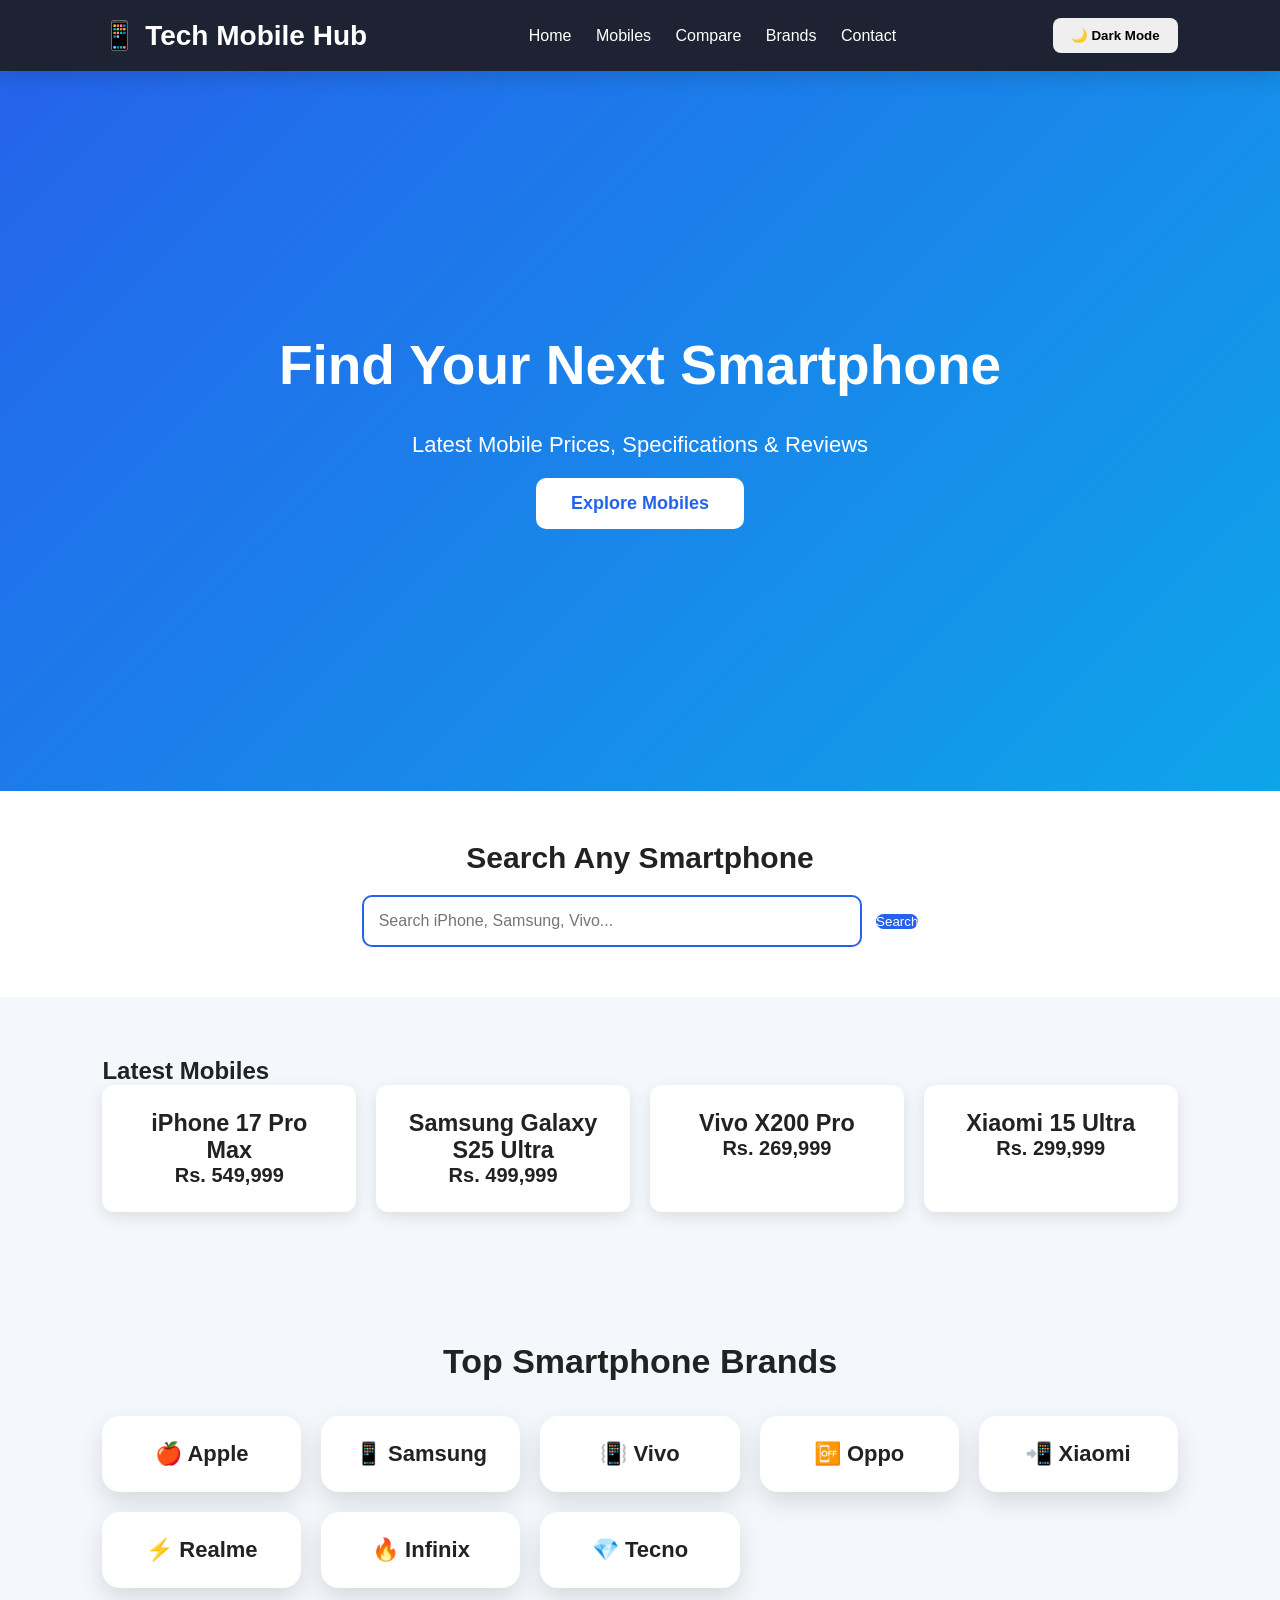
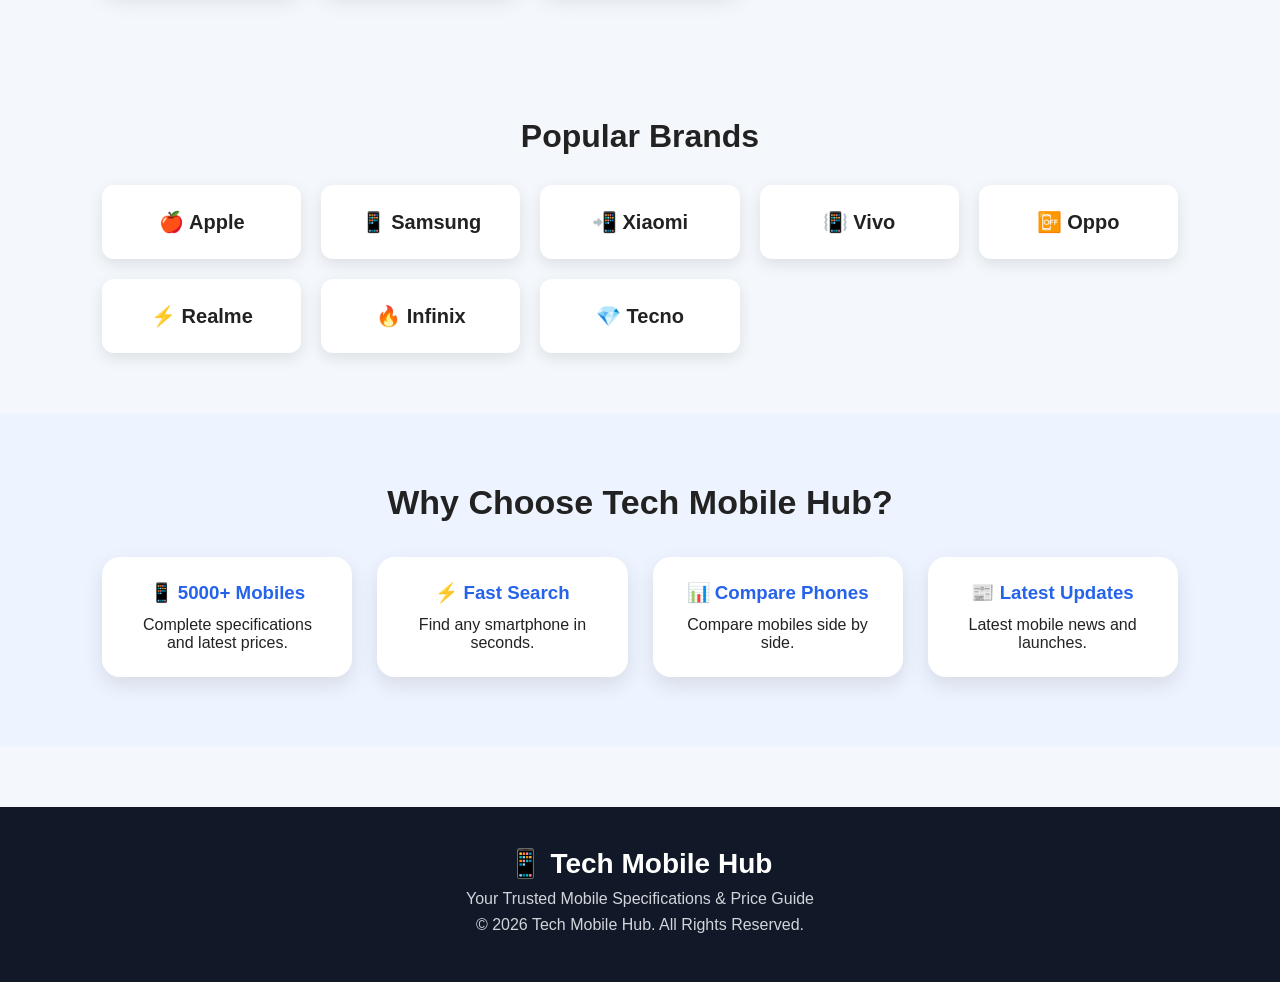
==== index.html @ 52a25d8d "Initial upload" ====
<!DOCTYPE html>
<html lang="en">

<head>

<meta charset="UTF-8">
<meta name="viewport" content="width=device-width, initial-scale=1.0">

<title>Tech Mobile Hub</title>

<link rel="stylesheet" href="style.css">

</head>


<body>


<header class="header">

<div class="logo">
📱 Tech Mobile Hub
</div>


<nav>

<a href="index.html">Home</a>

<a href="mobiles.html">Mobiles</a>

<a href="compare.html">Compare</a>

<a href="#">Brands</a>

<a href="#">Contact</a>

</nav>
<button id="theme-btn" onclick="toggleTheme()">
🌙 Dark Mode
</button>

</header>



<section class="hero">

<h1>
Find Your Next Smartphone
</h1>


<p>
Latest Mobile Prices, Specifications & Reviews
</p>


<button onclick="window.location.href='mobiles.html'">

Explore Mobiles

</button>


</section>



<section class="search-section">

<h2>
Search Any Smartphone
</h2>


<input
id="searchInput"
type="text"
placeholder="Search iPhone, Samsung, Vivo..."
onkeyup="liveSearch()"
>

<button onclick="searchMobile()">
Search
</button>


</section>



<section class="latest">

<h2>
Latest Mobiles
</h2>


<div class="brand-box">


<div>

<h3>
iPhone 17 Pro Max
</h3>

<p>
Rs. 549,999
</p>

</div>



<div>

<h3>
Samsung Galaxy S25 Ultra
</h3>

<p>
Rs. 499,999
</p>

</div>



<div>

<h3>
Vivo X200 Pro
</h3>

<p>
Rs. 269,999
</p>

</div>



<div>

<h3>
Xiaomi 15 Ultra
</h3>

<p>
Rs. 299,999
</p>

</div>


</div>


</section>



<section class="top-brands">


<h2>
Top Smartphone Brands
</h2>



<div class="top-brand-grid">


<div class="top-brand" onclick="location.href='mobiles.html?brand=Apple'">
🍎 Apple
</div>


<div class="top-brand" onclick="location.href='mobiles.html?brand=Samsung'">
📱 Samsung
</div>


<div class="top-brand">
📳 Vivo
</div>


<div class="top-brand">
📴 Oppo
</div>


<div class="top-brand">
📲 Xiaomi
</div>


<div class="top-brand">
⚡ Realme
</div>


<div class="top-brand">
🔥 Infinix
</div>


<div class="top-brand">
💎 Tecno
</div>


</div>


</section>
<section class="brands">

<h2>
Popular Brands
</h2>


<div class="brand-box">

<div>🍎 Apple</div>

<div>📱 Samsung</div>

<div>📲 Xiaomi</div>

<div>📳 Vivo</div>

<div>📴 Oppo</div>

<div>⚡ Realme</div>

<div>🔥 Infinix</div>

<div>💎 Tecno</div>


</div>

</section>



<section class="features">


<h2>
Why Choose Tech Mobile Hub?
</h2>


<div class="feature-box">



<div>

<h3>
📱 5000+ Mobiles
</h3>

<p>
Complete specifications and latest prices.
</p>

</div>



<div>

<h3>
⚡ Fast Search
</h3>

<p>
Find any smartphone in seconds.
</p>

</div>



<div>

<h3>
📊 Compare Phones
</h3>

<p>
Compare mobiles side by side.
</p>

</div>



<div>

<h3>
📰 Latest Updates
</h3>

<p>
Latest mobile news and launches.
</p>

</div>



</div>


</section>



<footer class="footer">


<h2>
📱 Tech Mobile Hub
</h2>


<p>
Your Trusted Mobile Specifications & Price Guide
</p>


<p>
© 2026 Tech Mobile Hub. All Rights Reserved.
</p>


</footer>



<script src="mobiles.js"></script>

<script src="script.js"></script>


</body>

</html>
---- style.css ----
*{
margin:0;
padding:0;
box-sizing:border-box;
font-family:Arial,sans-serif;
}

body{
background:#f4f7fb;
color:#222;
}

.header{
position:sticky;
top:0;
z-index:1000;
background:rgba(17,24,39,.95);
backdrop-filter:blur(10px);
color:white;
padding:18px 8%;
display:flex;
justify-content:space-between;
align-items:center;
flex-wrap:wrap;
box-shadow:0 5px 20px rgba(0,0,0,.15);
}

.logo{
font-size:28px;
font-weight:bold;
}

nav a{
color:#fff;
text-decoration:none;
margin-left:20px;
font-size:16px;
transition:.3s;
}

nav a:hover{
color:#38bdf8;
}

.hero{
text-align:center;
padding:80px 20px;
background:linear-gradient(135deg,#2563eb,#0ea5e9);
color:white;
}

.hero h1{
font-size:45px;
margin-bottom:15px;
}

.hero p{
font-size:20px;
margin-bottom:25px;
}

.hero button{
padding:15px 35px;
font-size:18px;
border:none;
border-radius:10px;
background:#fff;
color:#2563eb;
cursor:pointer;
font-weight:bold;
}

.hero button:hover{
background:#e5e7eb;
}

.brands{
padding:60px 8%;
}

.brands h2{
text-align:center;
margin-bottom:30px;
font-size:32px;
}

.brand-box{
display:grid;
grid-template-columns:repeat(auto-fit,minmax(180px,1fr));
gap:20px;
}

.brand-box div{
background:#fff;
padding:25px;
text-align:center;
border-radius:12px;
box-shadow:0 5px 15px rgba(0,0,0,.1);
font-size:20px;
font-weight:bold;
transition:.3s;
cursor:pointer;
}

.brand-box div:hover{
transform:translateY(-8px);
}
.search-section{
padding:50px 20px;
text-align:center;
background:#ffffff;
}

.search-section h2{
margin-bottom:20px;
font-size:30px;
}

.search-section input{
width:60%;
max-width:500px;
padding:15px;
border:2px solid #2563eb;
border-radius:10px;
font-size:16px;
}

.search-section button{8
padding:15px 25px;
margin-left:10px;
background:#2563eb;
color:white;
border:none;
border-radius:10px;
cursor:pointer;
}

.latest{
padding:60px 8%;
}
.mobile-card{
background:#fff;
padding:20px;
border-radius:12px;
box-shadow:0 5px 15px rgba(0,0,0,.1);
}

.mobile-card h3{
color:#2563eb;
margin-bottom:10px;
}

.mobile-card p{
margin:8px 0;
}

.mobile-card button{
margin-top:15px;
width:100%;
padding:12px;
background:#2563eb;
color:white;
border:none;
border-radius:8px;
cursor:pointer;
}

.mobile-card button:hover{
background:#1d4ed8;
}
/* Premium Card Design */

.mobile-card{
background:#ffffff;
border-radius:20px;
padding:20px;
box-shadow:0 15px 35px rgba(0,0,0,.12);
transition:.4s;
overflow:hidden;
}

.mobile-card:hover{
transform:translateY(-12px) scale(1.03);
box-shadow:0 20px 45px rgba(37,99,235,.25);
}

.mobile-card img{
width:100%;
height:220px;
object-fit:contain;
margin-bottom:15px;
}

.mobile-card h3{
font-size:24px;
color:#111827;
margin-bottom:10px;
}

.mobile-card p{
font-size:15px;
color:#555;
margin:8px 0;
}

.mobile-card button{
width:100%;
padding:14px;
margin-top:15px;
background:linear-gradient(135deg,#2563eb,#0ea5e9);
color:white;
border:none;
border-radius:12px;
font-size:16px;
font-weight:bold;
cursor:pointer;
transition:.3s;
}

.mobile-card button:hover{
transform:scale(1.05);
}
.footer{
background:#111827;
color:white;
text-align:center;
padding:40px 20px;
margin-top:60px;
}

.footer h2{
margin-bottom:10px;
font-size:28px;
}

.footer p{
margin:8px 0;
color:#d1d5db;
}
.features{
padding:70px 8%;
background:#eef4ff;
text-align:center;
}

.features h2{
font-size:34px;
margin-bottom:35px;
}

.feature-box{
display:grid;
grid-template-columns:repeat(auto-fit,minmax(220px,1fr));
gap:25px;
}

.feature-box div{
background:#fff;
padding:25px;
border-radius:18px;
box-shadow:0 8px 20px rgba(0,0,0,.1);
transition:.3s;
}

.feature-box div:hover{
transform:translateY(-8px);
}

.feature-box h3{
margin-bottom:12px;
color:#2563eb;
}
.hero{
min-height:80vh;
display:flex;
flex-direction:column;
justify-content:center;
align-items:center;
text-align:center;
background:linear-gradient(135deg,#2563eb,#0ea5e9);
color:white;
}

.hero h1{
font-size:55px;
font-weight:700;
}

.hero p{
font-size:22px;
margin:20px 0;
max-width:700px;
}

.hero button{
transition:.3s;
}

.hero button:hover{
transform:scale(1.08);
}
.top-brands{
padding:70px 8%;
text-align:center;
}

.top-brands h2{
font-size:34px;
margin-bottom:35px;
}

.top-brand-grid{
display:grid;
grid-template-columns:repeat(auto-fit,minmax(180px,1fr));
gap:20px;
}

.top-brand{
background:white;
padding:25px;
border-radius:18px;
font-size:22px;
font-weight:bold;
box-shadow:0 10px 25px rgba(0,0,0,.12);
transition:.3s;
cursor:pointer;
}

.top-brand:hover{
background:#2563eb;
color:white;
transform:translateY(-8px);
}
/* ===== Details Page ===== */

.details-page{
padding:50px 8%;
background:#f5f7fb;
}

.details-container{
display:flex;
flex-wrap:wrap;
gap:40px;
background:#fff;
padding:30px;
border-radius:15px;
box-shadow:0 5px 20px rgba(0,0,0,.1);
}

.mobile-image{
flex:1;
min-width:280px;
text-align:center;
}

.mobile-image img{
max-width:280px;
width:100%;
}

.mobile-info{
flex:2;
min-width:300px;
}

.mobile-info h1{
font-size:36px;
margin-bottom:10px;
}

.mobile-info h2{
color:#2563eb;
margin-bottom:20px;
}

.buttons{
display:flex;
gap:15px;
margin-bottom:30px;
}

.buy-btn,
.wish-btn{
padding:12px 25px;
border:none;
border-radius:8px;
cursor:pointer;
font-size:16px;
font-weight:bold;
}

.buy-btn{
background:#2563eb;
color:#fff;
}

.wish-btn{
background:#111827;
color:#fff;
}

.specifications{
margin-top:40px;
background:#fff;
padding:25px;
border-radius:15px;
box-shadow:0 5px 20px rgba(0,0,0,.08);
}

.specifications h2{
margin-bottom:20px;
color:#2563eb;
}

.spec-table{
width:100%;
border-collapse:collapse;
}

.spec-table td{
padding:12px;
border:1px solid #ddd;
}

.spec-table tr:nth-child(even){
background:#f8f8f8;
}
.mobile-page{
display:grid;
grid-template-columns:250px 1fr;
gap:25px;
padding:20px;
}

.filter-box{
background:#fff;
padding:20px;
border-radius:12px;
box-shadow:0 5px 15px rgba(0,0,0,.1);
height:fit-content;
}

.filter-box h3{
margin-bottom:15px;
}

.filter-box button{
width:100%;
padding:12px;
margin-bottom:10px;
border:none;
border-radius:8px;
background:#2563eb;
color:white;
cursor:pointer;
font-size:16px;
}

.filter-box button:hover{
background:#1d4ed8;
}
.mobile-img{
width:180px;
height:180px;
object-fit:contain;
display:block;
margin:0 auto 15px;
}

.price-tag{
display:inline-block;
background:#16a34a;
color:#fff;
padding:6px 12px;
border-radius:20px;
font-weight:bold;
margin:10px 0;
}

.card-buttons{
display:flex;
gap:10px;
margin-top:15px;
}

.card-buttons button{
flex:1;
padding:10px;
border:none;
border-radius:8px;
background:#2563eb;
color:#fff;
cursor:pointer;
font-weight:bold;
}

.card-buttons button:hover{
background:#1d4ed8;
}
.mobile-card{
background:white;
padding:20px;
border-radius:18px;
box-shadow:0 8px 25px rgba(0,0,0,.12);
position:relative;
transition:.3s;
}

.mobile-card:hover{
transform:translateY(-8px);
}

.mobile-img{
width:180px;
height:180px;
object-fit:contain;
display:block;
margin:auto;
}

.badge{
position:absolute;
top:15px;
right:15px;
background:#ef4444;
color:white;
padding:5px 12px;
border-radius:20px;
font-size:12px;
font-weight:bold;
}

.rating{
color:#f59e0b;
font-weight:bold;
margin:8px 0;
}

.price-tag{
background:#16a34a;
color:white;
display:inline-block;
padding:8px 15px;
border-radius:20px;
font-weight:bold;
margin:10px 0;
}

.card-buttons{
display:flex;
gap:10px;
margin-top:15px;
}

.card-buttons button{
flex:1;
padding:12px;
border:none;
border-radius:10px;
background:#2563eb;
color:white;
cursor:pointer;
font-weight:bold;
}

.card-buttons button:hover{
background:#1d4ed8;
}
.compare-section{
padding:40px;
text-align:center;
}

.compare-box{
display:flex;
justify-content:center;
gap:30px;
margin:30px 0;
flex-wrap:wrap;
}

.select-box{
background:white;
padding:25px;
border-radius:15px;
box-shadow:0 8px 20px rgba(0,0,0,0.12);
}

.select-box select{
width:220px;
padding:12px;
border-radius:8px;
margin-top:10px;
}

.compare-btn{
padding:12px 30px;
border:none;
border-radius:10px;
background:#2563eb;
color:white;
font-size:16px;
font-weight:bold;
cursor:pointer;
}

.compare-result{
display:flex;
justify-content:center;
gap:25px;
margin-top:30px;
flex-wrap:wrap;
}

.compare-card{
background:white;
padding:20px;
width:280px;
border-radius:15px;
box-shadow:0 8px 20px rgba(0,0,0,0.12);
text-align:left;
}
/* ===========================
   DARK MODE
=========================== */

.dark{
background:#121212;
color:white;
}

.dark .header{
background:#1e1e1e;
}

.dark .footer{
background:#1e1e1e;
}

.dark .mobile-card,
.dark .brand-box div,
.dark .top-brand,
.dark .feature-box div,
.dark .compare-box,
.dark .search-section,
.dark .brands,
.dark .latest{
background:#222;
color:white;
border:1px solid #444;
}

.dark input,
.dark select{
background:#333;
color:white;
border:1px solid #555;
}

.dark button{
background:#007bff;
color:white;
}

#theme-btn{
margin-left:15px;
padding:10px 18px;
border:none;
border-radius:8px;
cursor:pointer;
font-weight:bold;
}
.my-phone{
background:#ff9800;
color:#fff;
padding:4px 8px;
border-radius:20px;
font-size:12px;
margin-left:8px;
font-weight:bold;
display:inline-block;
}
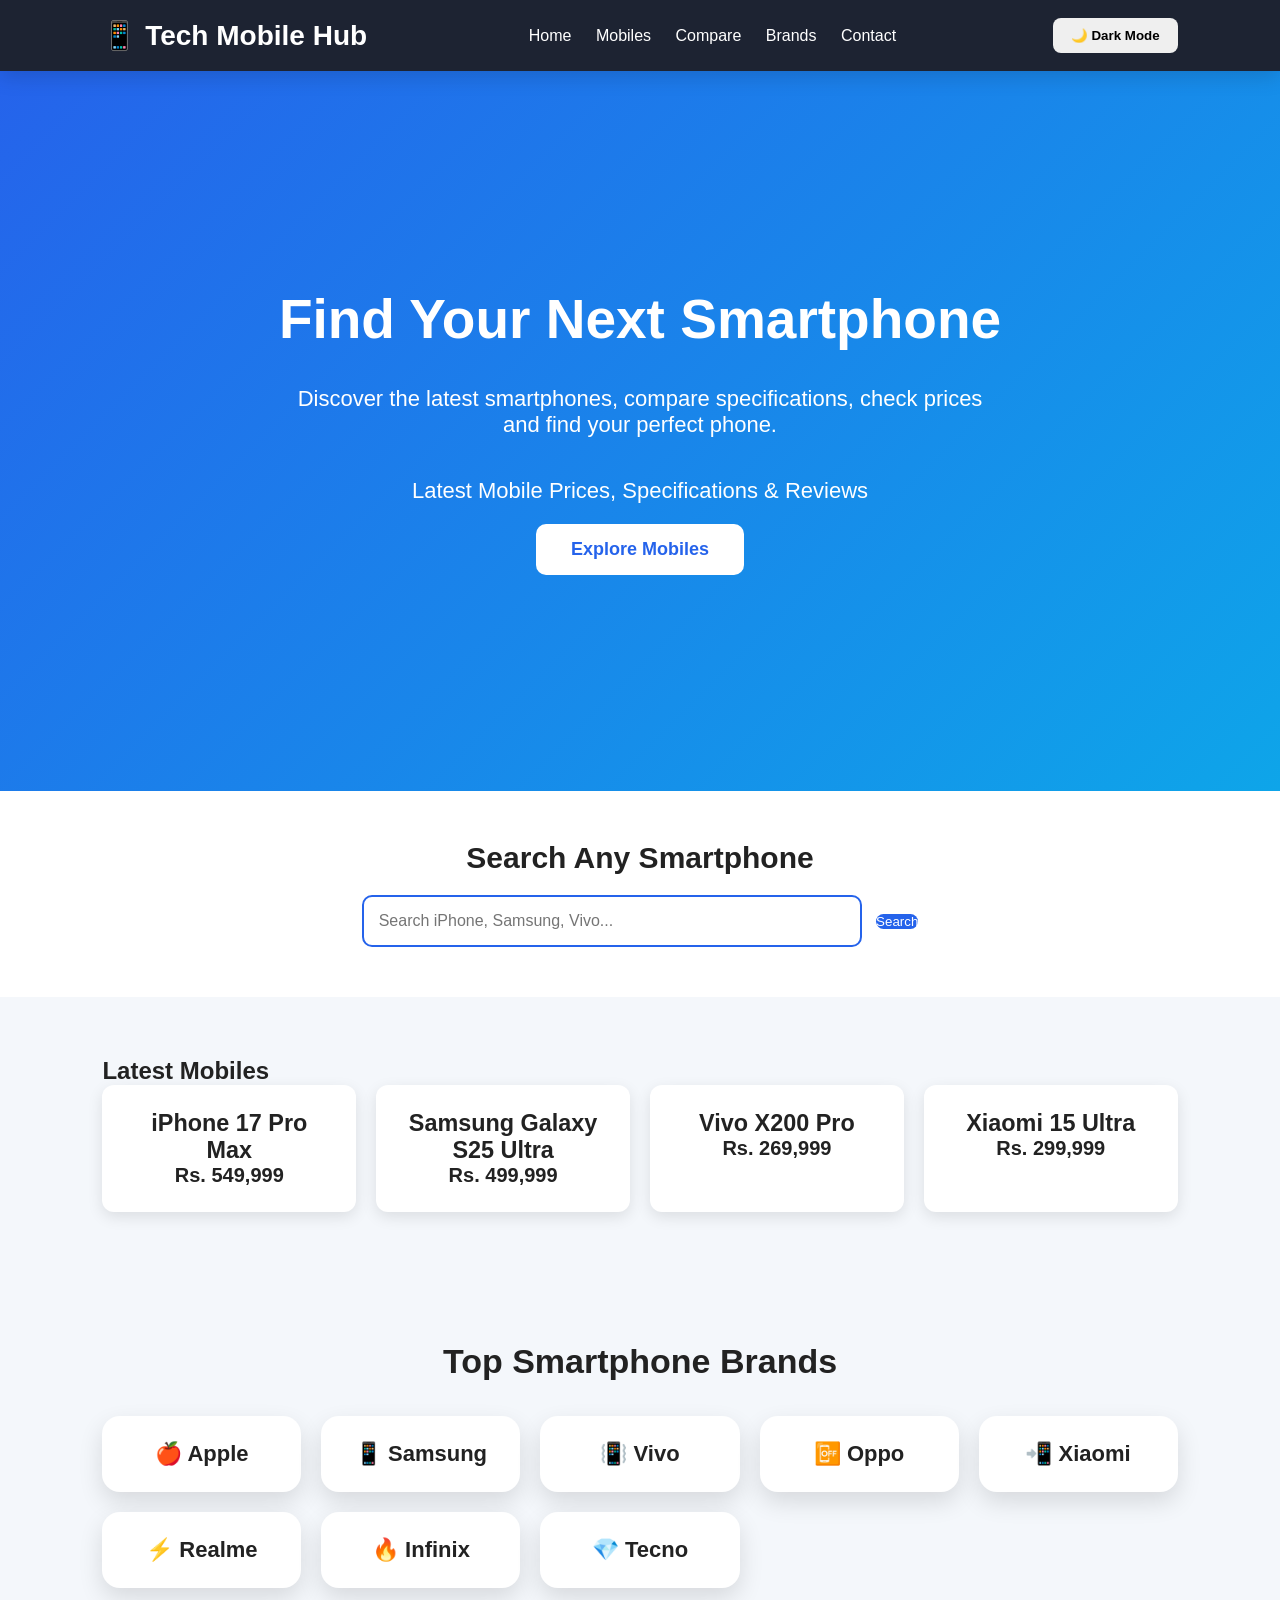
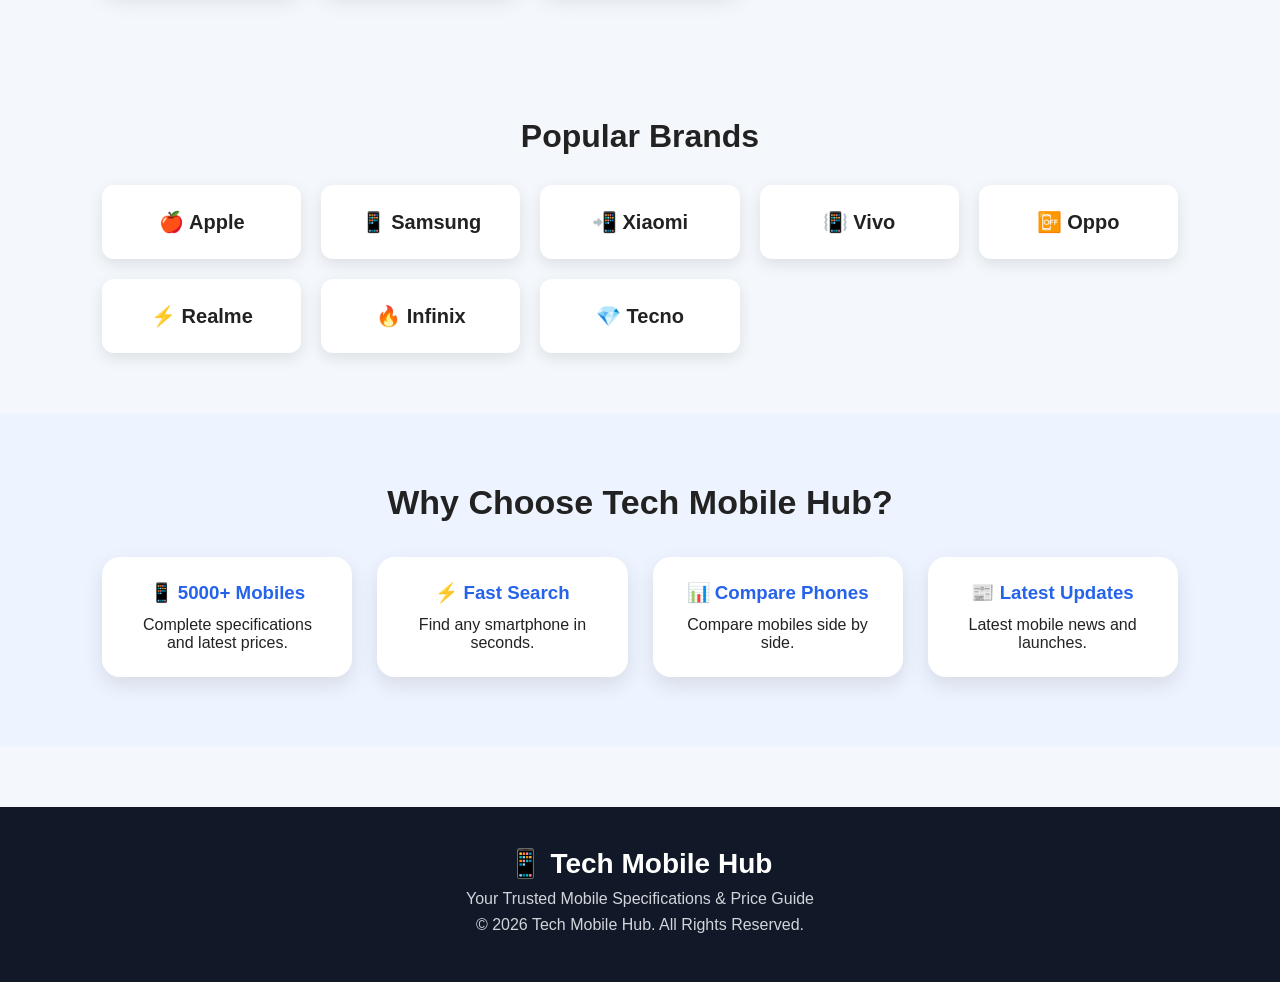
==== commit 3a64b519: "Update index.html" ====
--- a/index.html
+++ b/index.html
@@ -49,6 +49,9 @@
 <h1>
 Find Your Next Smartphone
 </h1>
+  <p class="hero-text">
+Discover the latest smartphones, compare specifications, check prices and find your perfect phone.
+  </p>
 
 
 <p>
@@ -354,4 +357,4 @@
 
 </body>
 
-</html>+</html>
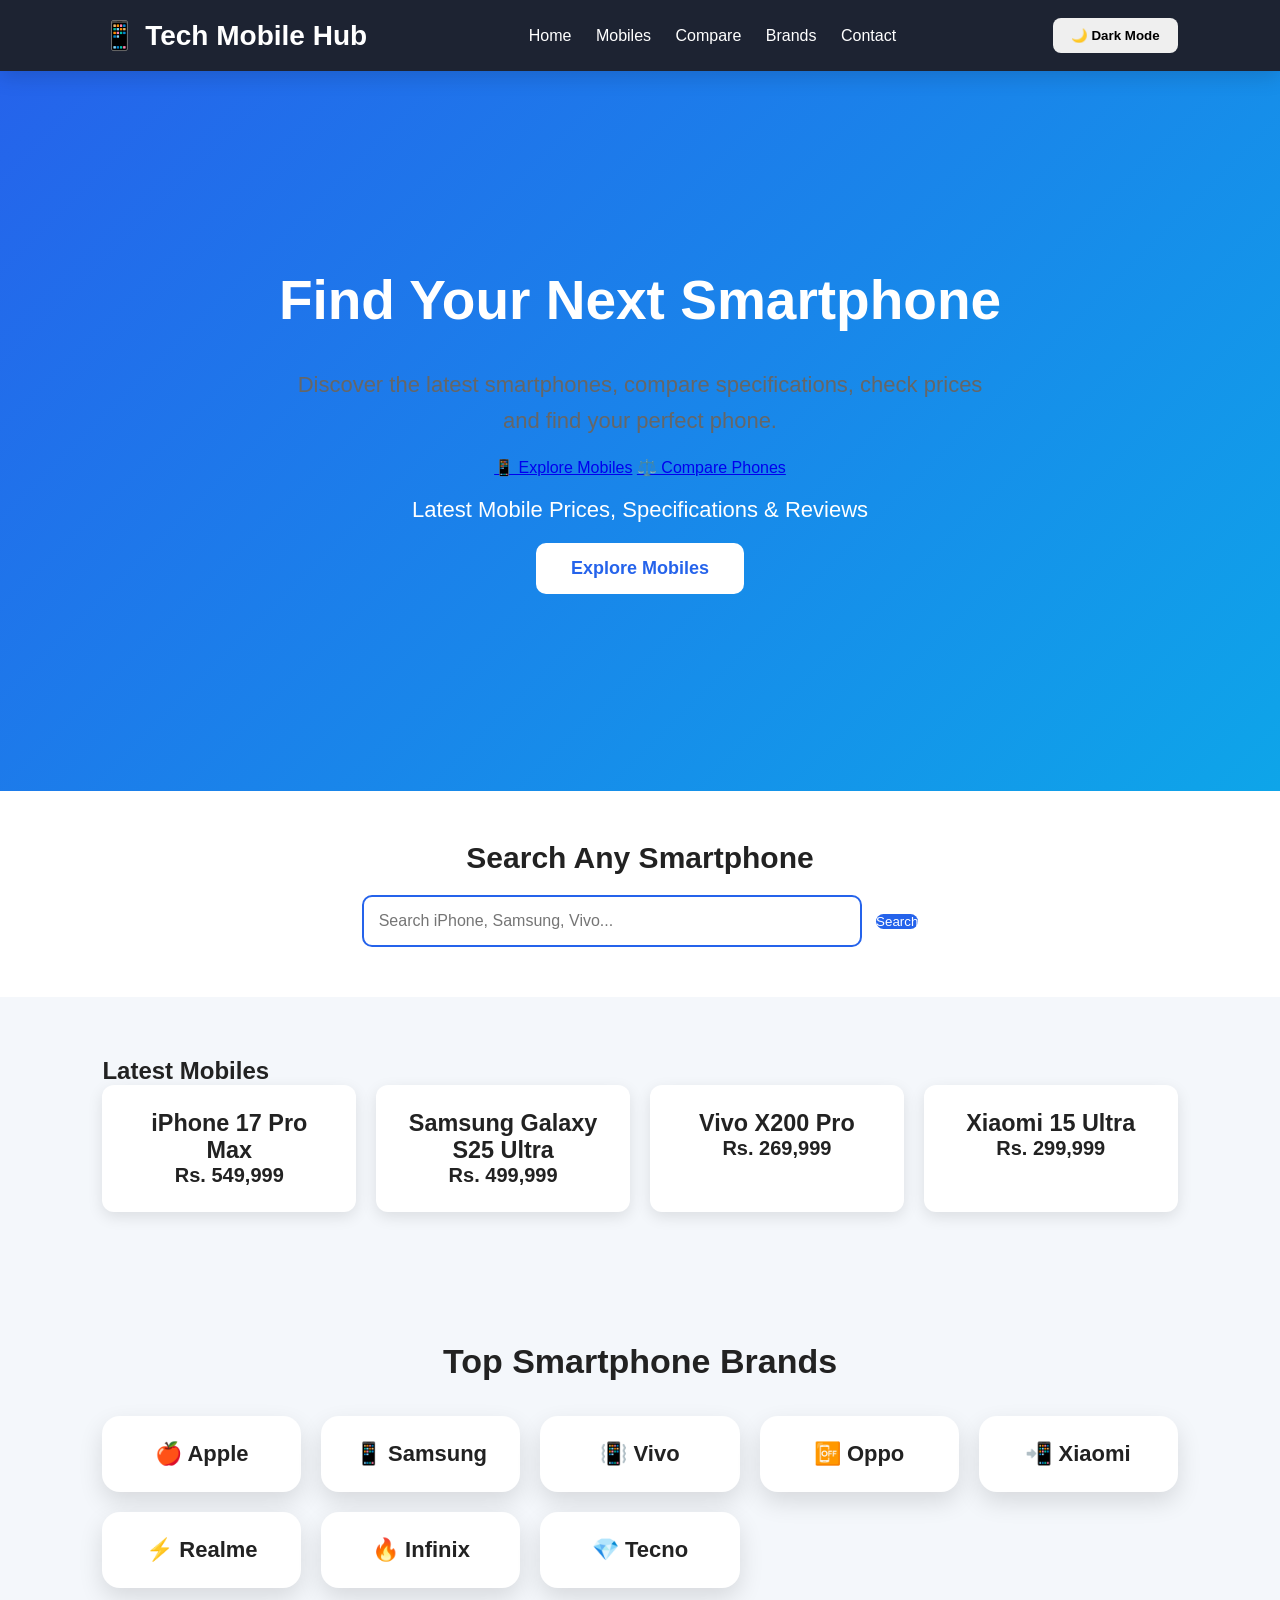
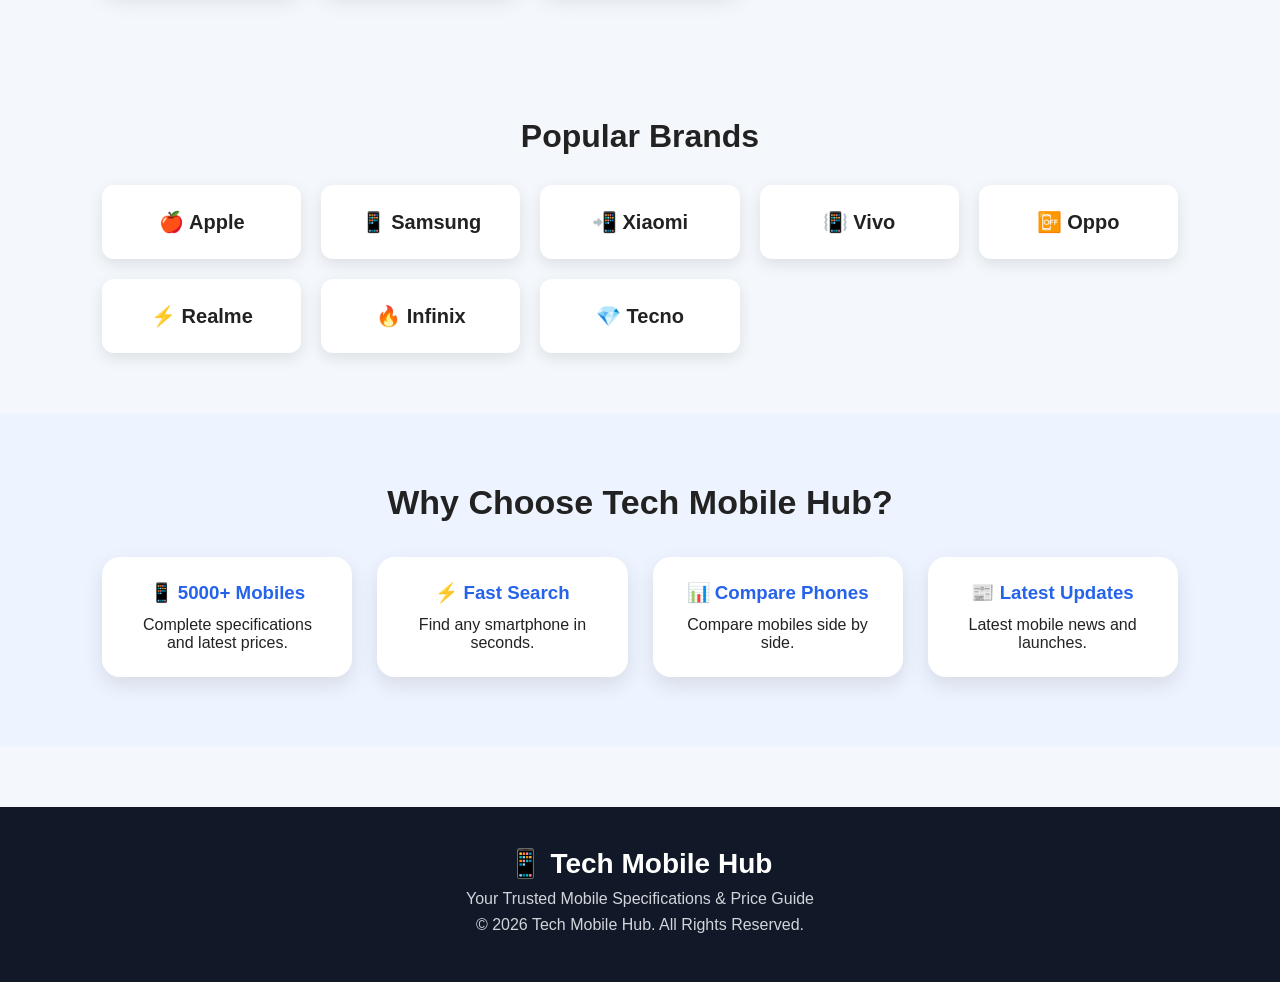
==== commit 2d22f88e: "Update index.html" ====
--- a/index.html
+++ b/index.html
@@ -52,6 +52,10 @@
   <p class="hero-text">
 Discover the latest smartphones, compare specifications, check prices and find your perfect phone.
   </p>
+  <div class="hero-buttons">
+    <a href="mobiles.html" class="hero-btn">📱 Explore Mobiles</a>
+    <a href="compare.html" class="hero-btn secondary-btn">⚖️ Compare Phones</a>
+  </div>
 
 
 <p>
--- a/style.css
+++ b/style.css
@@ -680,4 +680,12 @@
 margin-left:8px;
 font-weight:bold;
 display:inline-block;
-}+}
+.hero-text{
+    text-align:center;
+    font-size:18px;
+    color:#666;
+    margin-top:10px;
+    margin-bottom:20px;
+    line-height:1.6;
+}
